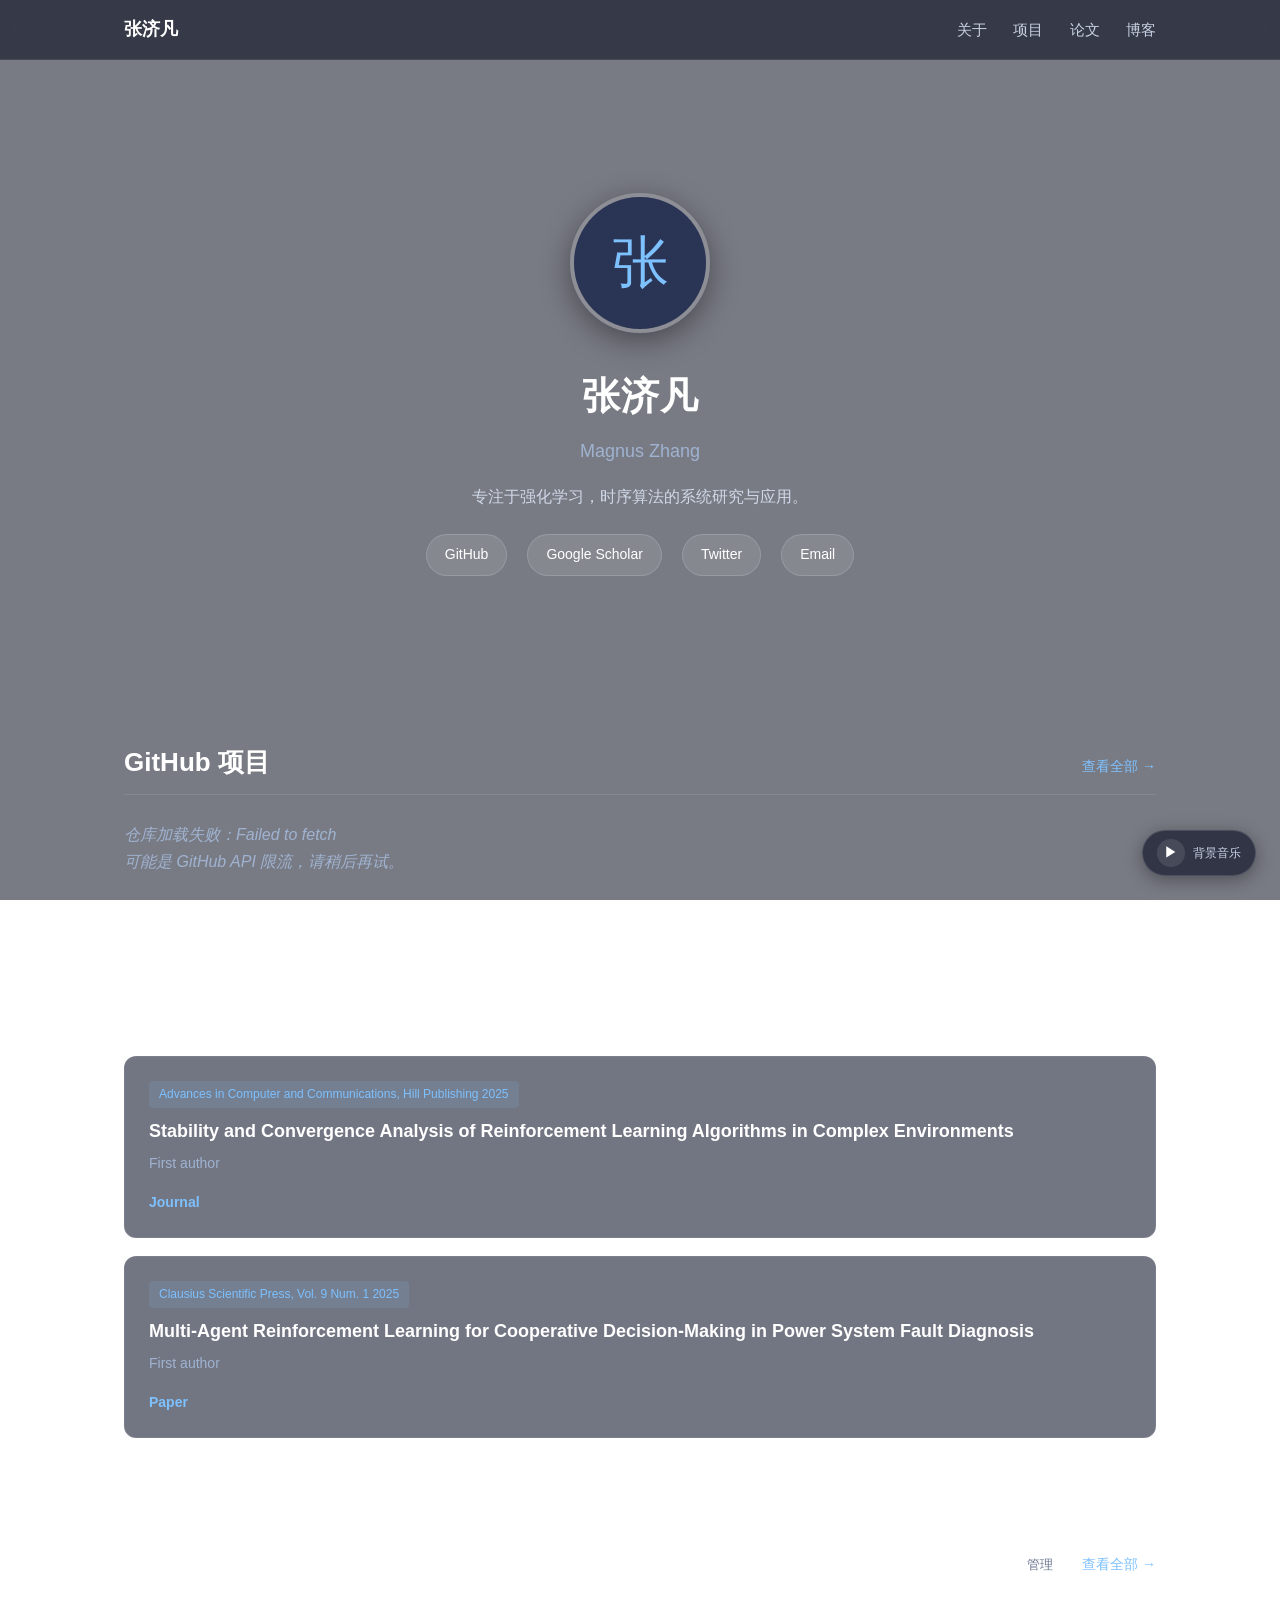
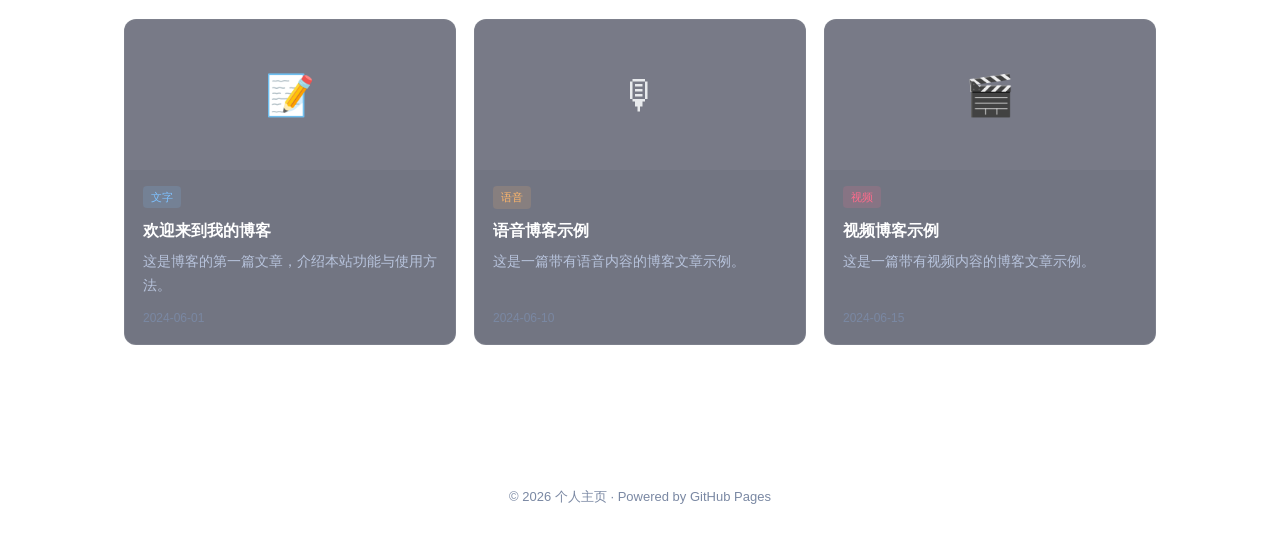
==== index.html @ f1905a71 "init personal homepage" ====
<!DOCTYPE html>
<html lang="zh-CN">
<head>
  <meta charset="UTF-8" />
  <meta name="viewport" content="width=device-width, initial-scale=1.0" />
  <title>个人主页</title>
  <meta name="description" content="个人主页 - 项目、论文与博客" />
  <link rel="stylesheet" href="css/style.css" />
</head>
<body>
  <!-- 背景层 -->
  <div id="bg-layer"></div>
  <div id="bg-overlay"></div>

  <!-- 背景音乐播放器（固定在右下角） -->
  <div id="bgm-player" class="bgm-player">
    <button id="bgm-toggle" class="bgm-toggle" title="背景音乐">
      <span class="bgm-icon-play">▶</span>
      <span class="bgm-icon-pause" style="display:none;">⏸</span>
    </button>
    <span class="bgm-label">背景音乐</span>
  </div>

  <!-- 顶部导航 -->
  <nav class="navbar">
    <div class="nav-container">
      <a href="index.html" class="nav-logo" id="nav-name">主页</a>
      <div class="nav-links">
        <a href="#about">关于</a>
        <a href="#projects">项目</a>
        <a href="#papers">论文</a>
        <a href="blog.html">博客</a>
      </div>
    </div>
  </nav>

  <!-- Hero 区域：个人介绍 -->
  <header id="about" class="hero">
    <div class="hero-inner">
      <img id="hero-avatar" class="hero-avatar" src="" alt="avatar" />
      <h1 id="hero-name" class="hero-name"></h1>
      <p id="hero-title" class="hero-title"></p>
      <p id="hero-bio" class="hero-bio"></p>
      <div id="hero-social" class="hero-social"></div>
    </div>
  </header>

  <main class="container">
    <!-- GitHub 项目展示 -->
    <section id="projects" class="section">
      <div class="section-header">
        <h2 class="section-title">GitHub 项目</h2>
        <a id="gh-profile-link" class="section-more" href="#" target="_blank">查看全部 →</a>
      </div>
      <div id="repo-grid" class="repo-grid">
        <!-- 仓库卡片由 JS 渲染 -->
        <p class="loading-tip">正在加载仓库...</p>
      </div>
    </section>

    <!-- 论文展示 -->
    <section id="papers" class="section">
      <div class="section-header">
        <h2 class="section-title">发表论文</h2>
      </div>
      <div id="paper-list" class="paper-list">
        <!-- 论文卡片由 JS 渲染 -->
      </div>
    </section>

    <!-- 博客入口 -->
    <section id="blog" class="section">
      <div class="section-header">
        <h2 class="section-title">最新博客</h2>
        <div class="section-more-group">
          <a href="admin.html" class="admin-entry" title="管理博客">管理</a>
          <a href="blog.html" class="section-more">查看全部 →</a>
        </div>
      </div>
      <div id="post-preview" class="post-grid">
        <!-- 博客预览卡片由 JS 渲染 -->
      </div>
    </section>
  </main>

  <footer class="footer">
    <p id="footer-text">© <span id="footer-year"></span> 个人主页 · Powered by GitHub Pages</p>
  </footer>

  <script src="js/config.js"></script>
  <script src="js/common.js"></script>
  <script src="js/store.js"></script>
  <script src="js/main.js"></script>
</body>
</html>
---- css/style.css ----
/* ===== 基础重置 ===== */
* { margin: 0; padding: 0; box-sizing: border-box; }

html { scroll-behavior: smooth; }

body {
  font-family: -apple-system, BlinkMacSystemFont, "Segoe UI", "PingFang SC",
    "Hiragino Sans GB", "Microsoft YaHei", Roboto, Helvetica, Arial, sans-serif;
  color: #e8eaed;
  line-height: 1.7;
  min-height: 100vh;
  position: relative;
  overflow-x: hidden;
}

/* ===== 背景层 ===== */
#bg-layer {
  position: fixed;
  inset: 0;
  background-size: cover;
  background-position: center;
  background-repeat: no-repeat;
  background-attachment: fixed;
  z-index: -2;
  transform: scale(1.05);
}

#bg-overlay {
  position: fixed;
  inset: 0;
  background: #0b1020;
  z-index: -1;
}

/* ===== 背景音乐播放器 ===== */
.bgm-player {
  position: fixed;
  right: 24px;
  bottom: 24px;
  z-index: 100;
  display: flex;
  align-items: center;
  gap: 8px;
  background: rgba(20, 25, 45, 0.7);
  backdrop-filter: blur(10px);
  -webkit-backdrop-filter: blur(10px);
  padding: 8px 14px;
  border-radius: 999px;
  border: 1px solid rgba(255,255,255,0.12);
  box-shadow: 0 4px 18px rgba(0,0,0,0.35);
  transition: transform .2s ease;
}
.bgm-player:hover { transform: translateY(-2px); }
.bgm-toggle {
  background: none;
  border: none;
  color: #fff;
  font-size: 14px;
  cursor: pointer;
  width: 28px;
  height: 28px;
  border-radius: 50%;
  display: flex;
  align-items: center;
  justify-content: center;
  background: rgba(255,255,255,0.1);
  transition: background .2s;
}
.bgm-toggle:hover { background: rgba(255,255,255,0.25); }
.bgm-label { font-size: 12px; color: #c9d1e3; }
.bgm-toggle.playing .bgm-icon-play { display: none; }
.bgm-toggle.playing .bgm-icon-pause { display: inline !important; }

/* ===== 导航栏 ===== */
.navbar {
  position: sticky;
  top: 0;
  z-index: 50;
  background: rgba(11, 16, 32, 0.6);
  backdrop-filter: blur(12px);
  -webkit-backdrop-filter: blur(12px);
  border-bottom: 1px solid rgba(255,255,255,0.08);
}
.nav-container {
  max-width: 1080px;
  margin: 0 auto;
  padding: 14px 24px;
  display: flex;
  justify-content: space-between;
  align-items: center;
}
.nav-logo {
  font-weight: 700;
  font-size: 18px;
  color: #fff;
  text-decoration: none;
}
.nav-links a {
  color: #c9d1e3;
  text-decoration: none;
  margin-left: 22px;
  font-size: 15px;
  transition: color .2s;
}
.nav-links a:hover { color: #7ec1ff; }

/* ===== Hero 区域 ===== */
.hero {
  min-height: 70vh;
  display: flex;
  align-items: center;
  justify-content: center;
  text-align: center;
  padding: 80px 24px 60px;
}
.hero-inner { max-width: 720px; }
.hero-avatar {
  width: 140px;
  height: 140px;
  border-radius: 50%;
  object-fit: cover;
  border: 4px solid rgba(255,255,255,0.15);
  box-shadow: 0 8px 30px rgba(0,0,0,0.4);
  margin-bottom: 22px;
}
.hero-name {
  font-size: 38px;
  font-weight: 800;
  color: #fff;
  letter-spacing: 1px;
}
.hero-title {
  font-size: 18px;
  color: #9fb3d1;
  margin: 8px 0 16px;
}
.hero-bio {
  font-size: 16px;
  color: #d0d8e8;
  margin-bottom: 24px;
}
.hero-social a {
  display: inline-block;
  margin: 0 10px;
  padding: 8px 18px;
  border-radius: 999px;
  background: rgba(255,255,255,0.1);
  color: #fff;
  text-decoration: none;
  font-size: 14px;
  border: 1px solid rgba(255,255,255,0.15);
  transition: all .2s;
}
.hero-social a:hover {
  background: rgba(126,193,255,0.25);
  border-color: #7ec1ff;
}

/* ===== 主容器与分区 ===== */
.container {
  max-width: 1080px;
  margin: 0 auto;
  padding: 0 24px 60px;
}
.section { padding: 50px 0; }
.section-header {
  display: flex;
  justify-content: space-between;
  align-items: baseline;
  margin-bottom: 26px;
  border-bottom: 1px solid rgba(255,255,255,0.1);
  padding-bottom: 10px;
}
.section-title {
  font-size: 26px;
  font-weight: 700;
  color: #fff;
}
.section-more {
  color: #7ec1ff;
  text-decoration: none;
  font-size: 14px;
}
.section-more:hover { text-decoration: underline; }
.section-more-group { display: flex; align-items: center; gap: 18px; }

/* 管理入口（低调显示） */
.admin-entry {
  display: inline-block;
  color: #6a7590;
  text-decoration: none;
  font-size: 13px;
  padding: 4px 10px;
  border: 1px solid rgba(255,255,255,0.1);
  border-radius: 4px;
  transition: all .2s;
  margin-top: 14px;
}
.admin-entry:hover {
  color: #9fb3d1;
  border-color: rgba(255,255,255,0.25);
  background: rgba(255,255,255,0.05);
}
.page-header .admin-entry { margin-top: 18px; }
.section-more-group .admin-entry { margin-top: 0; }
.loading-tip { color: #9fb3d1; font-style: italic; }

/* ===== 仓库卡片 ===== */
.repo-grid {
  display: grid;
  grid-template-columns: repeat(auto-fill, minmax(300px, 1fr));
  gap: 18px;
}
.repo-card {
  background: rgba(20, 26, 48, 0.6);
  backdrop-filter: blur(8px);
  -webkit-backdrop-filter: blur(8px);
  border: 1px solid rgba(255,255,255,0.08);
  border-radius: 12px;
  padding: 20px;
  transition: transform .2s, border-color .2s;
  text-decoration: none;
  color: inherit;
  display: flex;
  flex-direction: column;
}
.repo-card:hover {
  transform: translateY(-4px);
  border-color: rgba(126,193,255,0.5);
}
.repo-name {
  font-size: 17px;
  font-weight: 700;
  color: #7ec1ff;
  margin-bottom: 6px;
  word-break: break-word;
}
.repo-desc {
  font-size: 14px;
  color: #b8c4dd;
  flex-grow: 1;
  margin-bottom: 12px;
  min-height: 40px;
}
.repo-meta {
  display: flex;
  gap: 16px;
  font-size: 13px;
  color: #9fb3d1;
}
.repo-meta span { display: flex; align-items: center; gap: 4px; }
.repo-lang {
  width: 10px; height: 10px; border-radius: 50%;
  display: inline-block;
}

/* ===== 论文列表 ===== */
.paper-list { display: flex; flex-direction: column; gap: 18px; }
.paper-card {
  background: rgba(20, 26, 48, 0.6);
  backdrop-filter: blur(8px);
  -webkit-backdrop-filter: blur(8px);
  border: 1px solid rgba(255,255,255,0.08);
  border-radius: 12px;
  padding: 22px 24px;
  transition: border-color .2s;
}
.paper-card:hover { border-color: rgba(126,193,255,0.4); }
.paper-venue {
  display: inline-block;
  font-size: 12px;
  color: #7ec1ff;
  background: rgba(126,193,255,0.12);
  padding: 3px 10px;
  border-radius: 4px;
  margin-bottom: 8px;
}
.paper-title {
  font-size: 18px;
  font-weight: 700;
  color: #fff;
  margin-bottom: 6px;
}
.paper-authors {
  font-size: 14px;
  color: #9fb3d1;
  margin-bottom: 8px;
}
.paper-abstract {
  font-size: 14px;
  color: #c9d1e3;
  margin-bottom: 12px;
}
.paper-links a {
  display: inline-block;
  margin-right: 12px;
  color: #7ec1ff;
  text-decoration: none;
  font-size: 14px;
  font-weight: 600;
}
.paper-links a:hover { text-decoration: underline; }

/* ===== 博客预览卡片 ===== */
.post-grid {
  display: grid;
  grid-template-columns: repeat(auto-fill, minmax(300px, 1fr));
  gap: 18px;
}
.post-card {
  background: rgba(20, 26, 48, 0.6);
  backdrop-filter: blur(8px);
  -webkit-backdrop-filter: blur(8px);
  border: 1px solid rgba(255,255,255,0.08);
  border-radius: 12px;
  overflow: hidden;
  transition: transform .2s, border-color .2s;
  text-decoration: none;
  color: inherit;
  display: flex;
  flex-direction: column;
}
.post-card:hover {
  transform: translateY(-4px);
  border-color: rgba(126,193,255,0.5);
}
.post-cover {
  width: 100%;
  height: 150px;
  object-fit: cover;
  background: rgba(255,255,255,0.04);
}
.post-body { padding: 16px 18px; flex-grow: 1; display: flex; flex-direction: column; }
.post-tag {
  display: inline-block;
  font-size: 11px;
  padding: 2px 8px;
  border-radius: 4px;
  margin-bottom: 8px;
  align-self: flex-start;
}
.post-tag.text { background: rgba(126,193,255,0.15); color: #7ec1ff; }
.post-tag.audio { background: rgba(255,183,107,0.15); color: #ffb76b; }
.post-tag.video { background: rgba(255,107,140,0.15); color: #ff6b8c; }
.post-tag.mixed { background: rgba(150,230,160,0.15); color: #96e6a0; }
.post-title {
  font-size: 16px;
  font-weight: 700;
  color: #fff;
  margin-bottom: 6px;
}
.post-summary {
  font-size: 14px;
  color: #b8c4dd;
  flex-grow: 1;
  margin-bottom: 10px;
}
.post-date { font-size: 12px; color: #7a88a3; }

/* ===== 页脚 ===== */
.footer {
  text-align: center;
  padding: 30px 24px;
  color: #7a88a3;
  font-size: 13px;
  border-top: 1px solid rgba(255,255,255,0.06);
}

/* ===== 博客列表页 ===== */
.page-header {
  text-align: center;
  padding: 70px 24px 30px;
}
.page-header h1 {
  font-size: 34px;
  color: #fff;
  font-weight: 800;
}
.page-header p { color: #9fb3d1; margin-top: 8px; }

/* ===== 博客文章详情页 ===== */
.post-detail {
  max-width: 780px;
  margin: 0 auto;
  padding: 50px 24px 80px;
}
.post-detail-header { margin-bottom: 28px; }
.post-detail-title {
  font-size: 30px;
  font-weight: 800;
  color: #fff;
  line-height: 1.3;
  margin-bottom: 12px;
}
.post-detail-meta {
  color: #9fb3d1;
  font-size: 14px;
  display: flex;
  gap: 14px;
  align-items: center;
}
.media-box {
  margin: 24px 0;
  border-radius: 12px;
  overflow: hidden;
  background: rgba(0,0,0,0.25);
}
.media-box audio { width: 100%; }
.media-box video { width: 100%; display: block; }
.post-content {
  font-size: 16px;
  color: #d8e0ee;
  line-height: 1.85;
}
.post-content h1,
.post-content h2,
.post-content h3 {
  color: #fff;
  margin: 26px 0 12px;
}
.post-content h1 { font-size: 26px; }
.post-content h2 { font-size: 22px; }
.post-content h3 { font-size: 18px; }
.post-content p { margin-bottom: 16px; }
.post-content a { color: #7ec1ff; }
.post-content img { max-width: 100%; border-radius: 8px; margin: 12px 0; }
.post-content code {
  background: rgba(255,255,255,0.1);
  padding: 2px 6px;
  border-radius: 4px;
  font-size: 14px;
}
.post-content pre {
  background: rgba(0,0,0,0.4);
  padding: 16px;
  border-radius: 8px;
  overflow-x: auto;
  margin-bottom: 16px;
}
.post-content pre code { background: none; padding: 0; }
.post-content blockquote {
  border-left: 4px solid #7ec1ff;
  padding-left: 16px;
  margin: 16px 0;
  color: #b8c4dd;
}
.post-content ul, .post-content ol { margin: 0 0 16px 22px; }
.back-link {
  display: inline-block;
  margin-bottom: 24px;
  color: #7ec1ff;
  text-decoration: none;
  font-size: 14px;
}
.back-link:hover { text-decoration: underline; }
.empty-tip {
  text-align: center;
  color: #9fb3d1;
  padding: 60px 24px;
  font-style: italic;
}

/* ===== 响应式 ===== */
@media (max-width: 640px) {
  .hero-name { font-size: 30px; }
  .nav-links a { margin-left: 14px; font-size: 14px; }
  .section-title { font-size: 22px; }
  .hero-avatar { width: 110px; height: 110px; }
  .bgm-label { display: none; }
  .bgm-player { right: 16px; bottom: 16px; padding: 6px 10px; }
}
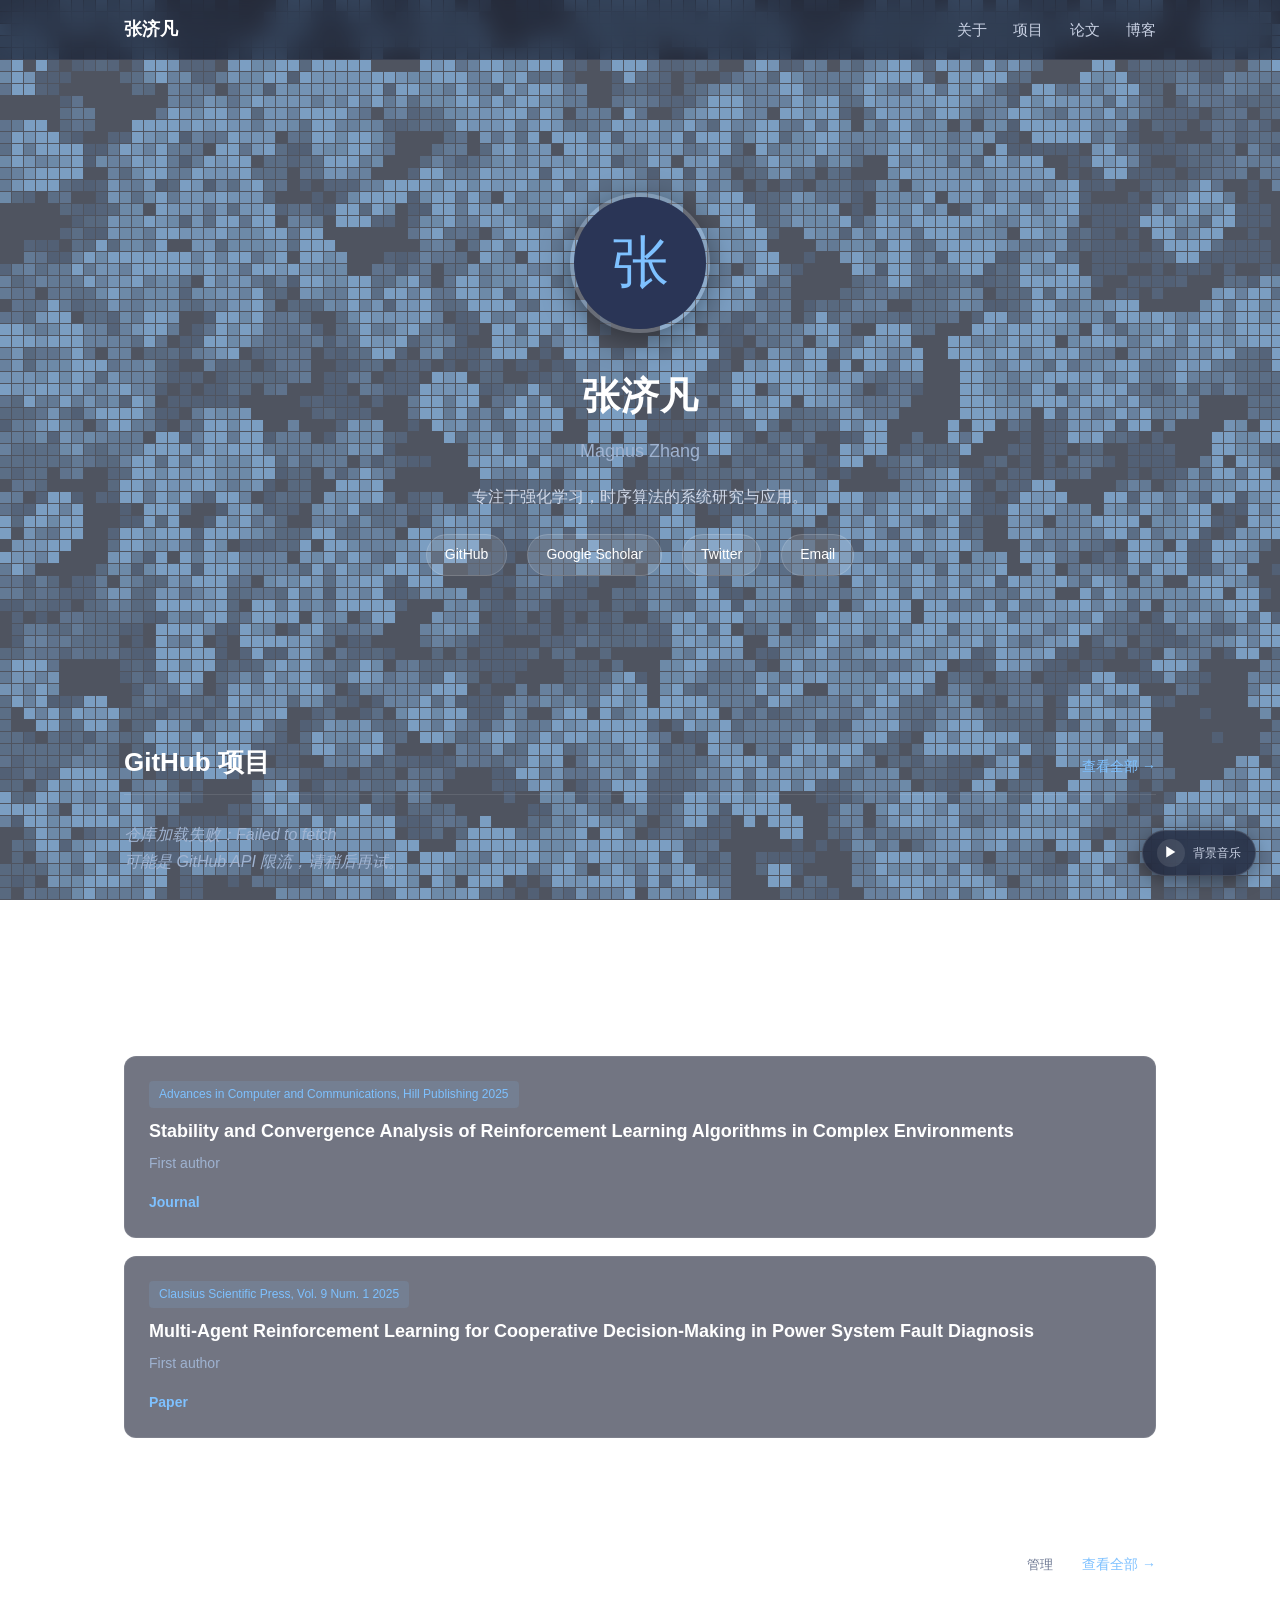
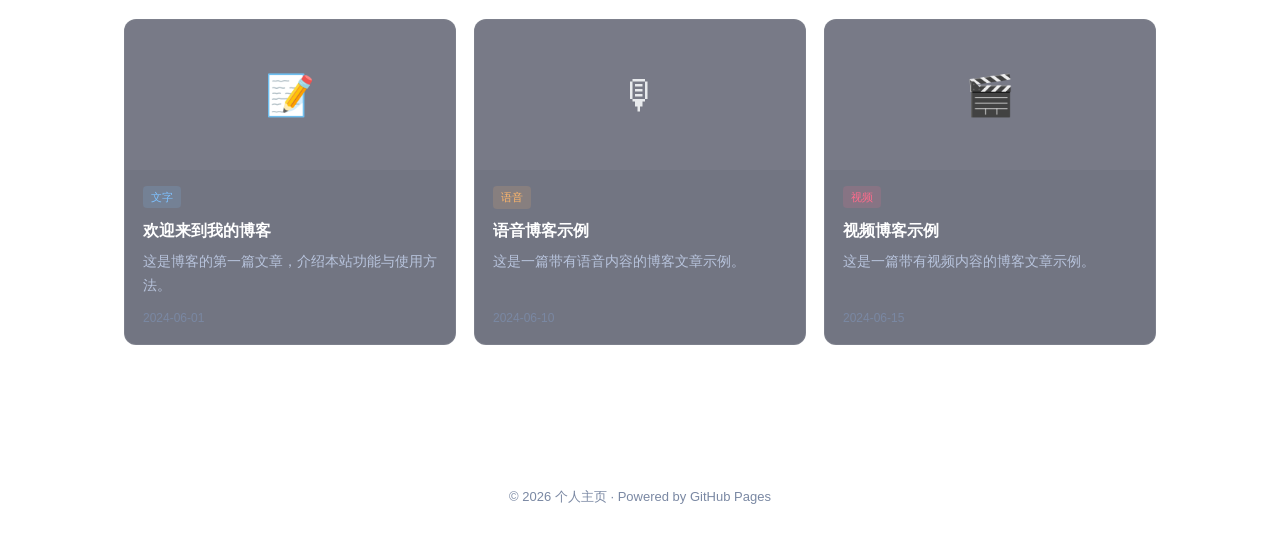
==== commit e13156d2: "feat: 添加康威生命游戏动态背景" ====
--- a/index.html
+++ b/index.html
@@ -89,6 +89,7 @@
 
   <script src="js/config.js"></script>
   <script src="js/common.js"></script>
+  <script src="js/life-bg.js"></script>
   <script src="js/store.js"></script>
   <script src="js/main.js"></script>
 </body>
--- a/css/style.css
+++ b/css/style.css
@@ -13,7 +13,13 @@
   overflow-x: hidden;
 }
 
-/* ===== 背景层 ===== */
+/* ===== 背景层 =====
+   层级（从底到顶）：
+   - #bg-layer        (-4)  静态背景图
+   - #bg-overlay      (-3)  半透明遮罩，压低背景图对比
+   - #life-bg-canvas  (-2)  康威生命游戏动态层（由 life-bg.js 创建）
+   - 内容区           (>=0)
+*/
 #bg-layer {
   position: fixed;
   inset: 0;
@@ -21,7 +27,7 @@
   background-position: center;
   background-repeat: no-repeat;
   background-attachment: fixed;
-  z-index: -2;
+  z-index: -4;
   transform: scale(1.05);
 }
 
@@ -29,7 +35,7 @@
   position: fixed;
   inset: 0;
   background: #0b1020;
-  z-index: -1;
+  z-index: -3;
 }
 
 /* ===== 背景音乐播放器 ===== */
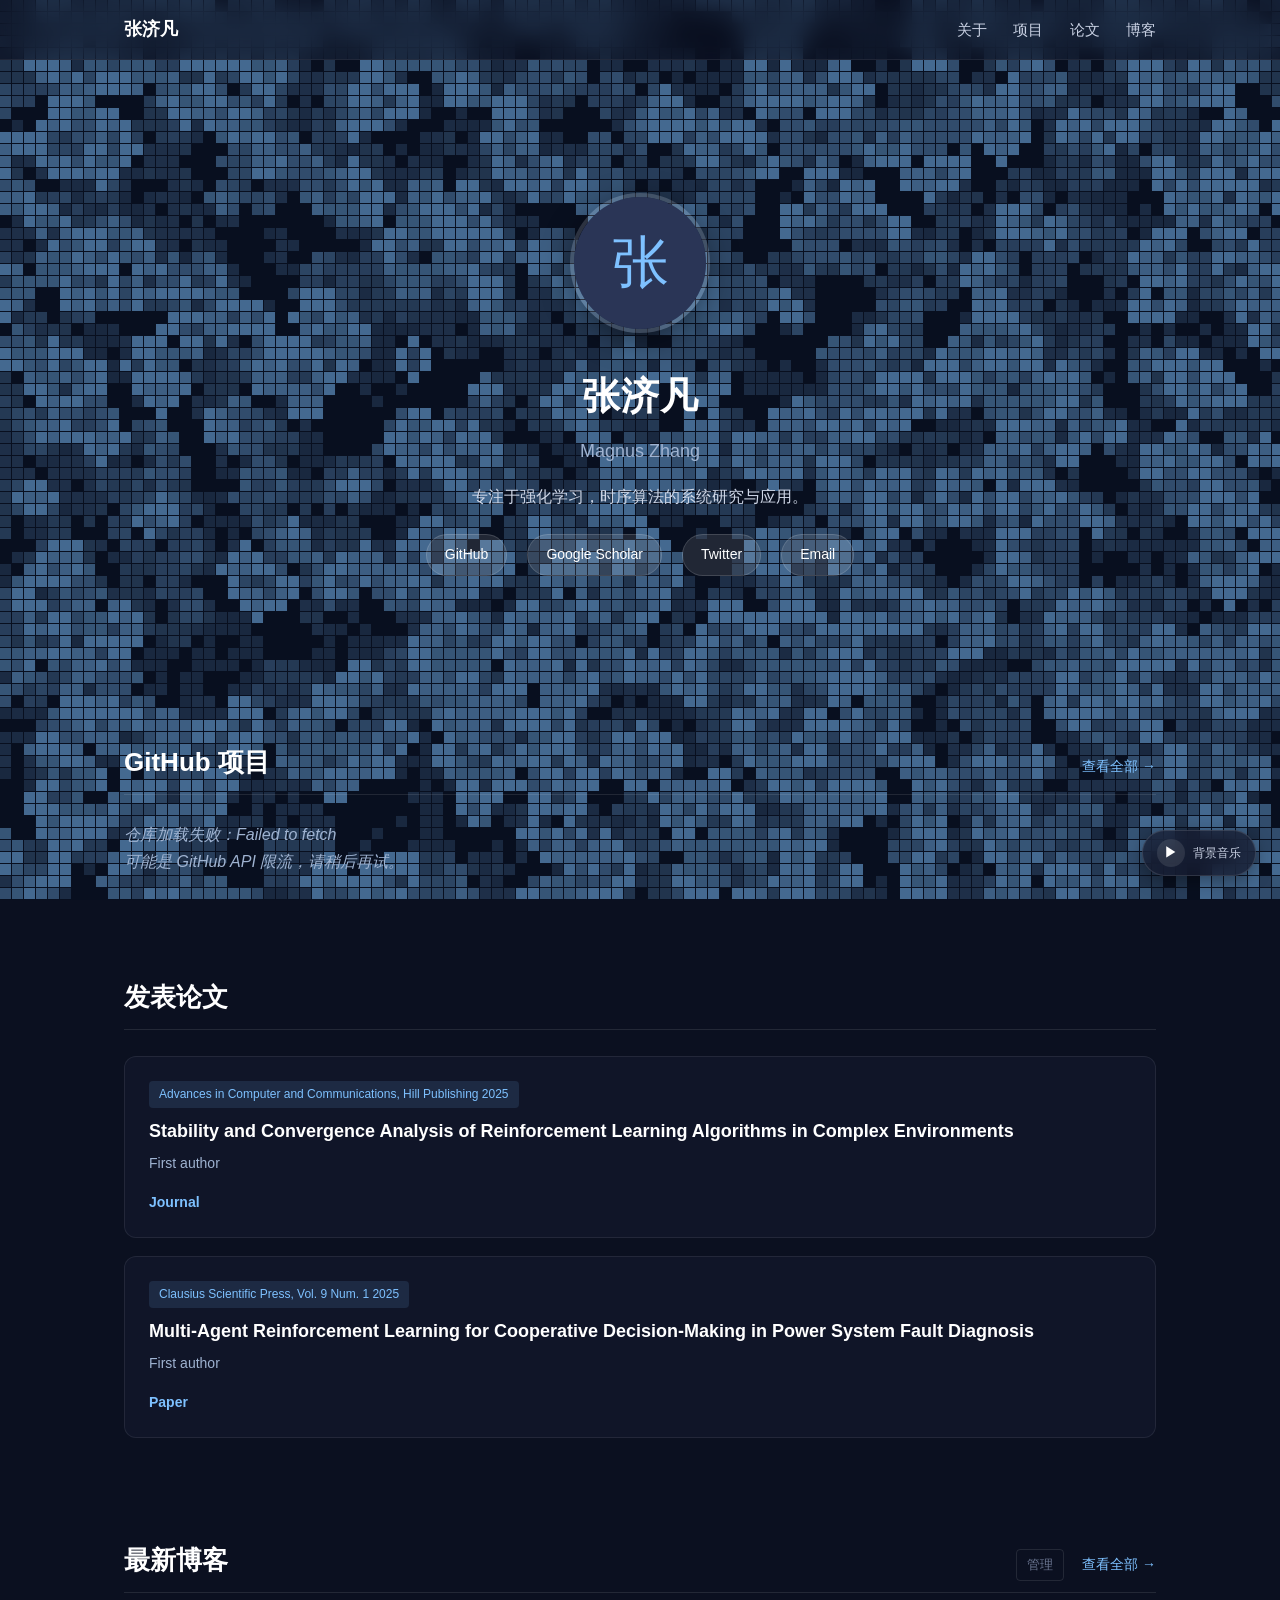
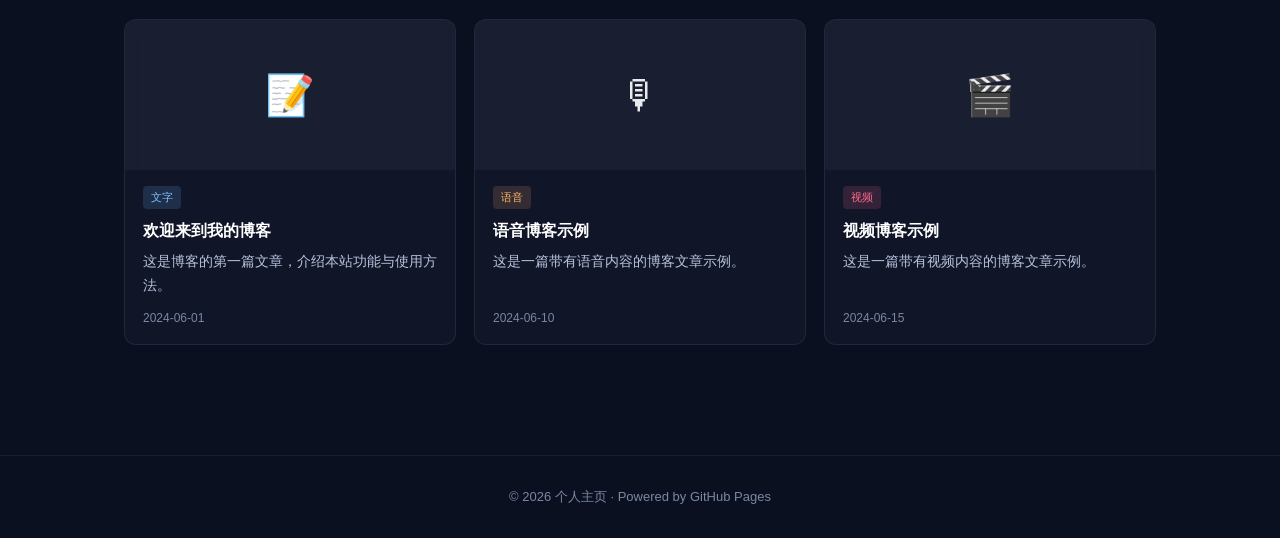
==== commit 07d1ebeb: "refactor: 移除静态背景图，仅保留生命游戏动态背景" ====
--- a/index.html
+++ b/index.html
@@ -8,10 +8,6 @@
   <link rel="stylesheet" href="css/style.css" />
 </head>
 <body>
-  <!-- 背景层 -->
-  <div id="bg-layer"></div>
-  <div id="bg-overlay"></div>
-
   <!-- 背景音乐播放器（固定在右下角） -->
   <div id="bgm-player" class="bgm-player">
     <button id="bgm-toggle" class="bgm-toggle" title="背景音乐">
--- a/css/style.css
+++ b/css/style.css
@@ -11,32 +11,16 @@
   min-height: 100vh;
   position: relative;
   overflow-x: hidden;
+  /* 基础背景色：生命游戏 canvas 在此之上渲染 */
+  background: #0b1020;
 }
 
 /* ===== 背景层 =====
    层级（从底到顶）：
-   - #bg-layer        (-4)  静态背景图
-   - #bg-overlay      (-3)  半透明遮罩，压低背景图对比
+   - body 背景色      基础深色
    - #life-bg-canvas  (-2)  康威生命游戏动态层（由 life-bg.js 创建）
    - 内容区           (>=0)
 */
-#bg-layer {
-  position: fixed;
-  inset: 0;
-  background-size: cover;
-  background-position: center;
-  background-repeat: no-repeat;
-  background-attachment: fixed;
-  z-index: -4;
-  transform: scale(1.05);
-}
-
-#bg-overlay {
-  position: fixed;
-  inset: 0;
-  background: #0b1020;
-  z-index: -3;
-}
 
 /* ===== 背景音乐播放器 ===== */
 .bgm-player {
